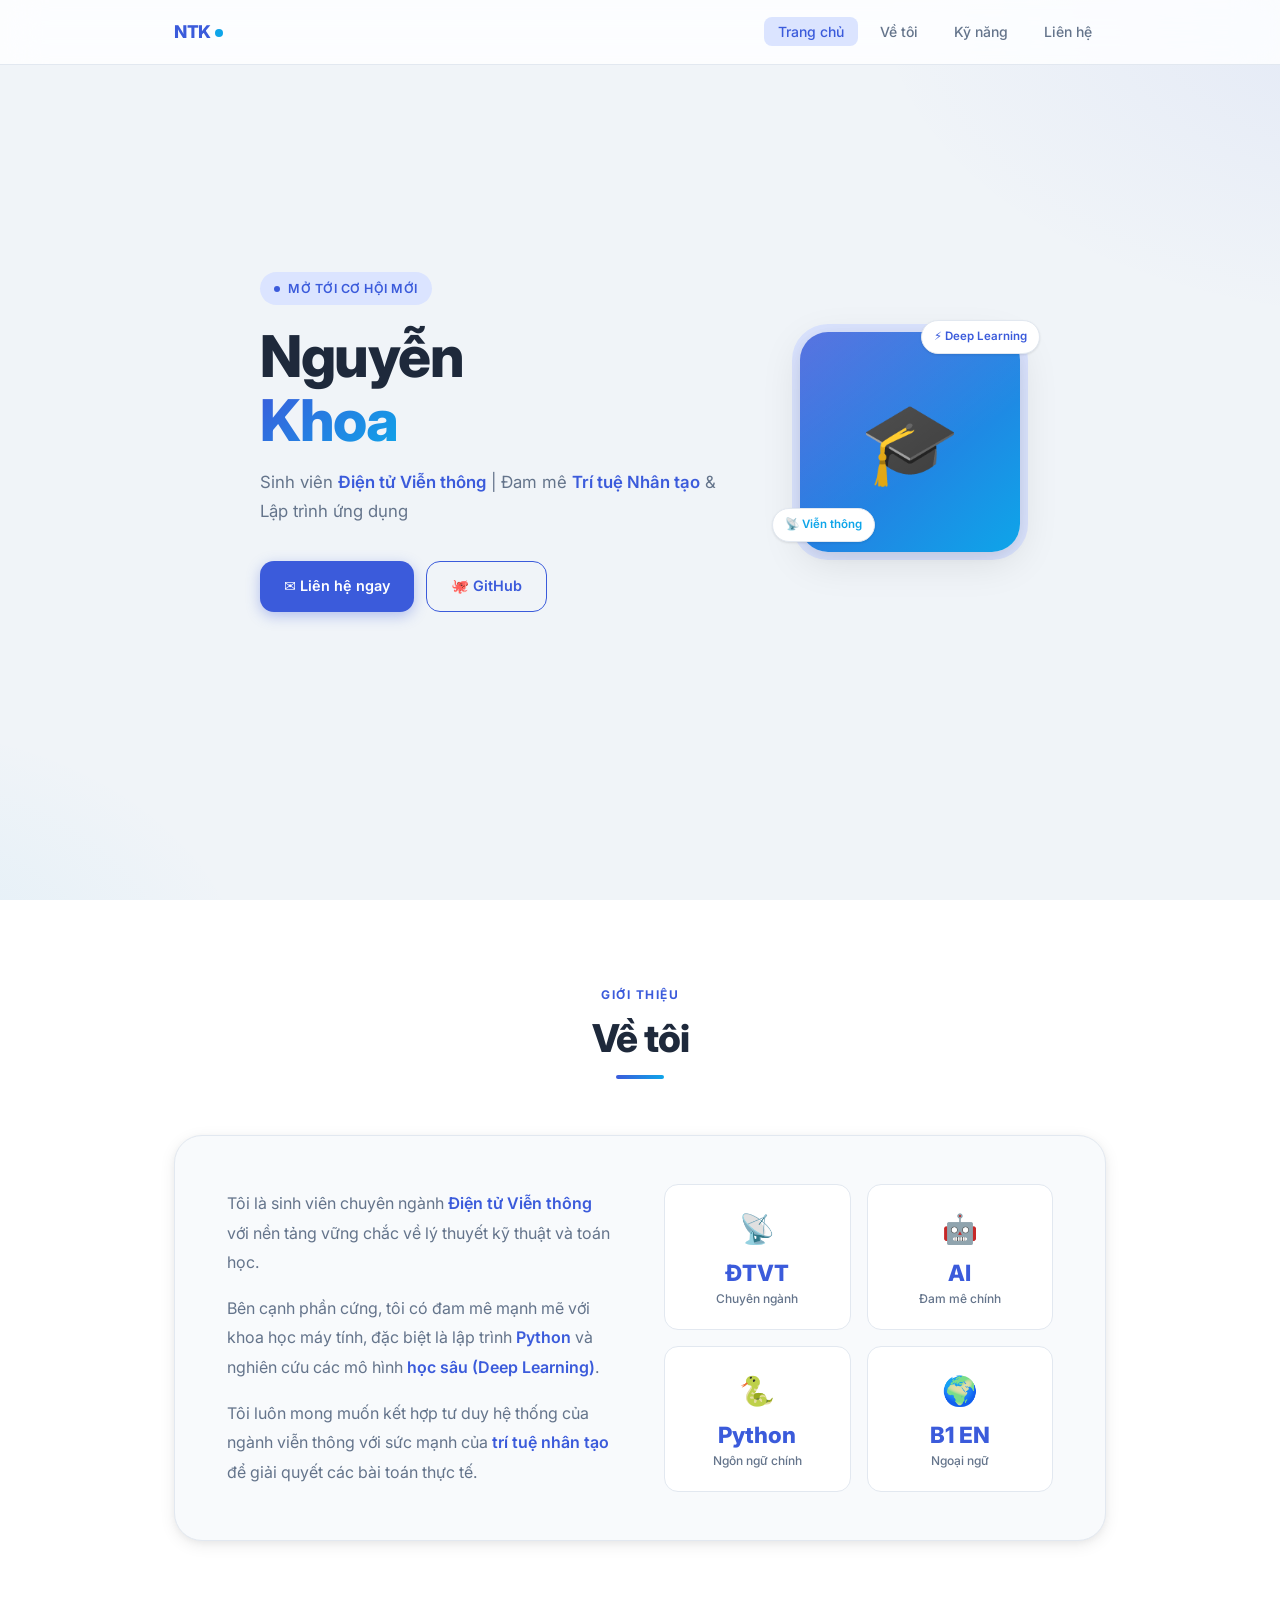
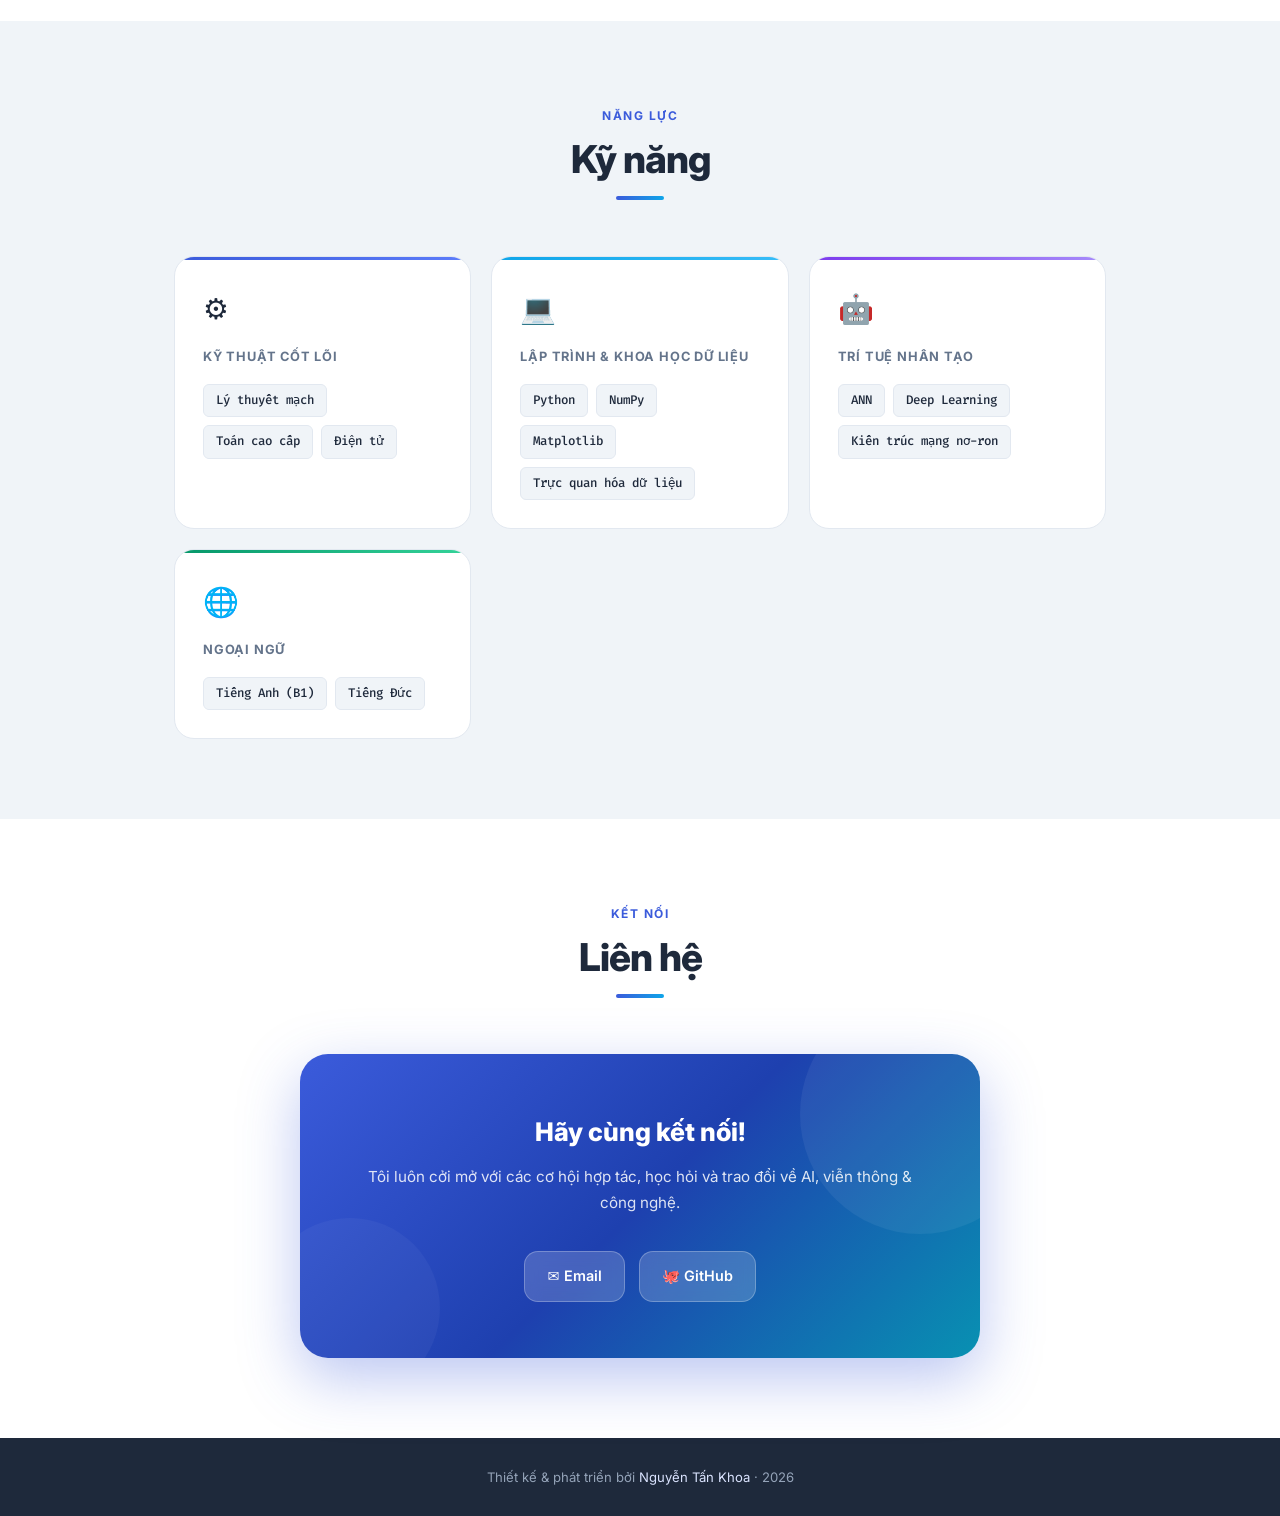
==== index1.html @ 1df429f9 "doi ten index.html" ====
﻿<!DOCTYPE html>
<html lang="vi">

<head>
  <meta charset="UTF-8" />
  <meta name="viewport" content="width=device-width, initial-scale=1.0" />
  <meta name="description"
    content="Trang giới thiệu cá nhân của Nguyễn Tấn Khoa - Sinh viên Điện tử Viễn thông đam mê Trí tuệ Nhân tạo và Deep Learning." />
  <title>Nguyễn Tấn Khoa | Portfolio</title>
  <link rel="stylesheet" href="1.css" />
</head>

<body>

  <!-- NAVIGATION -->
  <nav class="navbar" id="navbar">
    <div class="container nav-inner">
      <div class="nav-logo">NTK<span></span></div>
      <ul class="nav-links">
        <li><a href="#hero">Trang chủ</a></li>
        <li><a href="#about">Về tôi</a></li>
        <li><a href="#skills">Kỹ năng</a></li>
        <li><a href="#contact">Liên hệ</a></li>
      </ul>
    </div>
  </nav>

  <!-- HERO -->
  <section id="hero">
    <div class="container">
      <div class="hero-grid">

        <div class="hero-content">
          <div class="hero-badge">Mở tới cơ hội mới</div>
          <h1 class="hero-name">
            Nguyễn<br />
            <span class="highlight"> Khoa</span>
          </h1>
          <p class="hero-tagline">
            Sinh viên <strong>Điện tử Viễn thông</strong> | Đam mê
            <strong>Trí tuệ Nhân tạo</strong> &amp; Lập trình ứng dụng
          </p>
          <div class="hero-cta">
            <a href="#contact" class="btn btn-primary">
              ✉️ Liên hệ ngay
            </a>
            <a href="https://github.com/nguyentankhoa2006tni/nguyentankhoa2006tni.github.io.git" target="_blank"
              rel="noopener" class="btn btn-outline">
              🐙 GitHub
            </a>
          </div>
        </div>

        <!-- Avatar -->
        <div class="hero-avatar-wrap">
          <div class="hero-avatar">🎓</div>
          <div class="avatar-chip chip-1">⚡ Deep Learning</div>
          <div class="avatar-chip chip-2">📡 Viễn thông</div>
        </div>

      </div>
    </div>
  </section>

  <!-- ABOUT -->
  <section id="about">
    <div class="container">
      <div class="section-header reveal">
        <p class="section-tag">Giới thiệu</p>
        <h2 class="section-title">Về tôi</h2>
        <div class="section-line"></div>
      </div>

      <div class="about-card reveal">
        <div class="about-text">
          <p>
            Tôi là sinh viên chuyên ngành <em>Điện tử Viễn thông</em> với nền
            tảng vững chắc về lý thuyết kỹ thuật và toán học.
          </p>
          <p>
            Bên cạnh phần cứng, tôi có đam mê mạnh mẽ với khoa học máy tính,
            đặc biệt là lập trình <em>Python</em> và nghiên cứu các mô hình
            <em>học sâu (Deep Learning)</em>.
          </p>
          <p>
            Tôi luôn mong muốn kết hợp tư duy hệ thống của ngành viễn thông
            với sức mạnh của <em>trí tuệ nhân tạo</em> để giải quyết các bài
            toán thực tế.
          </p>
        </div>

        <div class="about-stats reveal-stagger">
          <div class="stat-card">
            <div class="stat-icon">📡</div>
            <div class="stat-value">ĐTVT</div>
            <div class="stat-label">Chuyên ngành</div>
          </div>
          <div class="stat-card">
            <div class="stat-icon">🤖</div>
            <div class="stat-value">AI</div>
            <div class="stat-label">Đam mê chính</div>
          </div>
          <div class="stat-card">
            <div class="stat-icon">🐍</div>
            <div class="stat-value">Python</div>
            <div class="stat-label">Ngôn ngữ chính</div>
          </div>
          <div class="stat-card">
            <div class="stat-icon">🌍</div>
            <div class="stat-value">B1 EN</div>
            <div class="stat-label">Ngoại ngữ</div>
          </div>
        </div>
      </div>
    </div>
  </section>

  <!-- SKILLS -->
  <section id="skills">
    <div class="container">
      <div class="section-header reveal">
        <p class="section-tag">Năng lực</p>
        <h2 class="section-title">Kỹ năng</h2>
        <div class="section-line"></div>
      </div>

      <div class="skills-grid reveal-stagger">

        <!-- Kỹ thuật cốt lõi -->
        <div class="skill-group" style="--group-color: linear-gradient(90deg,#3b5bdb,#5c7cfa)">
          <span class="skill-group-icon">⚙️</span>
          <p class="skill-group-title">Kỹ thuật cốt lõi</p>
          <div class="skill-tags">
            <span class="skill-tag">Lý thuyết mạch</span>
            <span class="skill-tag">Toán cao cấp</span>
            <span class="skill-tag">Điện tử</span>
          </div>
        </div>

        <!-- Lập trình & Data Science -->
        <div class="skill-group" style="--group-color: linear-gradient(90deg,#0ea5e9,#38bdf8)">
          <span class="skill-group-icon">💻</span>
          <p class="skill-group-title">Lập trình &amp; Khoa học dữ liệu</p>
          <div class="skill-tags">
            <span class="skill-tag">Python</span>
            <span class="skill-tag">NumPy</span>
            <span class="skill-tag">Matplotlib</span>
            <span class="skill-tag">Trực quan hóa dữ liệu</span>
          </div>
        </div>

        <!-- AI / Deep Learning -->
        <div class="skill-group" style="--group-color: linear-gradient(90deg,#7c3aed,#a78bfa)">
          <span class="skill-group-icon">🤖</span>
          <p class="skill-group-title">Trí tuệ nhân tạo</p>
          <div class="skill-tags">
            <span class="skill-tag">ANN</span>
            <span class="skill-tag">Deep Learning</span>
            <span class="skill-tag">Kiến trúc mạng nơ-ron</span>
          </div>
        </div>

        <!-- Ngoại ngữ -->
        <div class="skill-group" style="--group-color: linear-gradient(90deg,#059669,#34d399)">
          <span class="skill-group-icon">🌐</span>
          <p class="skill-group-title">Ngoại ngữ</p>
          <div class="skill-tags">
            <span class="skill-tag">Tiếng Anh (B1)</span>
            <span class="skill-tag">Tiếng Đức</span>
          </div>
        </div>

      </div>
    </div>
  </section>

  <!-- CONTACT -->
  <section id="contact">
    <div class="container">
      <div class="section-header reveal">
        <p class="section-tag">Kết nối</p>
        <h2 class="section-title">Liên hệ</h2>
        <div class="section-line"></div>
      </div>

      <div class="contact-wrapper reveal">
        <div class="contact-card">
          <h3>Hãy cùng kết nối!</h3>
          <p>Tôi luôn cởi mở với các cơ hội hợp tác, học hỏi và trao đổi về AI, viễn thông &amp; công nghệ.</p>
          <div class="contact-links">
            <a href="mailto:nguyentankhoa.2006tni@gmail.com" class="contact-link" id="email-link">
              ✉️ Email
            </a>
            <a href="https://github.com/nguyentankhoa2006tni/nguyentankhoa2006tni.github.io.git" target="_blank"
              rel="noopener" class="contact-link" id="github-link">
              🐙 GitHub
            </a>
          </div>
        </div>
      </div>

    </div>
  </section>

  <!-- FOOTER -->
  <footer>
    <p>Thiết kế &amp; phát triển bởi <span>Nguyễn Tấn Khoa</span> · 2026</p>
  </footer>

  <!-- JAVASCRIPT -->
  <script>
    // Navbar scroll shadow
    const navbar = document.getElementById('navbar');
    window.addEventListener('scroll', () => {
      navbar.classList.toggle('scrolled', window.scrollY > 20);
    });

    // Active nav link
    const navLinks = document.querySelectorAll('.nav-links a');
    const sections = document.querySelectorAll('section[id]');
    const observer = new IntersectionObserver(entries => {
      entries.forEach(e => {
        if (e.isIntersecting) {
          navLinks.forEach(a => {
            a.classList.toggle('active', a.getAttribute('href') === '#' + e.target.id);
          });
        }
      });
    }, { threshold: 0.4 });
    sections.forEach(s => observer.observe(s));

    // Scroll reveal
    const revealEls = document.querySelectorAll('.reveal, .reveal-stagger');
    const revealObs = new IntersectionObserver(entries => {
      entries.forEach(e => {
        if (e.isIntersecting) {
          e.target.classList.add('visible');
          revealObs.unobserve(e.target);
        }
      });
    }, { threshold: 0.15 });
    revealEls.forEach(el => revealObs.observe(el));
  </script>

</body>

</html>
---- 1.css ----
﻿/* ============================================================
   NGUYEN TAN KHOA — Personal Portfolio
   Style: Light Mode / Minimalist / Professional
   ============================================================ */

@import url('https://fonts.googleapis.com/css2?family=Inter:wght@300;400;500;600;700;800&family=Fira+Code:wght@400;500&display=swap');

/* CSS VARIABLES */
:root {
  --clr-bg:          #f0f4f8;
  --clr-surface:     #ffffff;
  --clr-surface-2:   #f8fafc;
  --clr-border:      #e2e8f0;
  --clr-primary:     #3b5bdb;
  --clr-primary-dk:  #2f4ac0;
  --clr-primary-lt:  #dbe4ff;
  --clr-accent:      #0ea5e9;
  --clr-accent-lt:   #e0f2fe;
  --clr-text:        #1e293b;
  --clr-text-muted:  #64748b;
  --clr-text-light:  #94a3b8;
  --shadow-sm:  0 1px 3px rgba(0,0,0,.06), 0 1px 2px rgba(0,0,0,.04);
  --shadow-md:  0 4px 16px rgba(0,0,0,.08), 0 2px 6px rgba(0,0,0,.04);
  --shadow-lg:  0 10px 40px rgba(0,0,0,.10), 0 4px 12px rgba(0,0,0,.05);
  --shadow-glow: 0 0 0 4px rgba(59,91,219,.15);
  --radius-sm:  8px;
  --radius-md:  14px;
  --radius-lg:  20px;
  --radius-xl:  28px;
  --transition: 0.28s cubic-bezier(.4,0,.2,1);
  --font-main:  'Inter', system-ui, sans-serif;
  --font-code:  'Fira Code', monospace;
}

/* RESET */
*, *::before, *::after { box-sizing: border-box; margin: 0; padding: 0; }
html { scroll-behavior: smooth; font-size: 16px; }
body { font-family: var(--font-main); background: var(--clr-bg); color: var(--clr-text); line-height: 1.7; -webkit-font-smoothing: antialiased; }
::selection { background: var(--clr-primary-lt); color: var(--clr-primary-dk); }
a { text-decoration: none; color: inherit; }
img { display: block; max-width: 100%; }
ul { list-style: none; }

/* SCROLLBAR */
::-webkit-scrollbar { width: 6px; }
::-webkit-scrollbar-track { background: var(--clr-bg); }
::-webkit-scrollbar-thumb { background: var(--clr-border); border-radius: 99px; }
::-webkit-scrollbar-thumb:hover { background: var(--clr-text-light); }

/* LAYOUT */
.container { max-width: 980px; margin: 0 auto; padding: 0 24px; }
section { padding: 80px 0; }

/* NAVIGATION */
.navbar {
  position: fixed; top: 0; left: 0; right: 0; z-index: 100;
  background: rgba(255,255,255,.82);
  backdrop-filter: blur(20px) saturate(180%);
  -webkit-backdrop-filter: blur(20px) saturate(180%);
  border-bottom: 1px solid var(--clr-border);
  transition: box-shadow var(--transition);
}
.navbar.scrolled { box-shadow: var(--shadow-md); }
.nav-inner { display: flex; align-items: center; justify-content: space-between; height: 64px; }
.nav-logo { font-weight: 800; font-size: 1.1rem; letter-spacing: -.5px; color: var(--clr-primary); }
.nav-logo span { display: inline-block; width: 8px; height: 8px; background: var(--clr-accent); border-radius: 50%; margin-left: 4px; vertical-align: middle; }
.nav-links { display: flex; gap: 8px; }
.nav-links a { font-size: .875rem; font-weight: 500; color: var(--clr-text-muted); padding: 6px 14px; border-radius: var(--radius-sm); transition: all var(--transition); }
.nav-links a:hover, .nav-links a.active { color: var(--clr-primary); background: var(--clr-primary-lt); }

/* HERO */
#hero {
  min-height: 100vh; display: flex; align-items: center; padding-top: 64px;
  background:
    radial-gradient(ellipse 70% 60% at 110% 0%, rgba(59,91,219,.08) 0%, transparent 60%),
    radial-gradient(ellipse 50% 50% at -10% 110%, rgba(14,165,233,.07) 0%, transparent 60%),
    var(--clr-bg);
}
.hero-grid { display: grid; grid-template-columns: 1fr auto; gap: 60px; align-items: center; }
.hero-badge {
  display: inline-flex; align-items: center; gap: 8px;
  background: var(--clr-primary-lt); color: var(--clr-primary);
  font-size: .78rem; font-weight: 600; letter-spacing: .5px; text-transform: uppercase;
  padding: 6px 14px; border-radius: 99px; margin-bottom: 20px;
}
.hero-badge::before {
  content: ''; display: block; width: 6px; height: 6px;
  background: var(--clr-primary); border-radius: 50%; animation: pulse 2s infinite;
}
@keyframes pulse { 0%,100% { opacity:1; transform:scale(1); } 50% { opacity:.5; transform:scale(1.4); } }
.hero-name { font-size: clamp(2.4rem,5vw,3.6rem); font-weight: 800; letter-spacing: -1.5px; line-height: 1.1; margin-bottom: 16px; }
.hero-name .highlight {
  background: linear-gradient(135deg, var(--clr-primary) 0%, var(--clr-accent) 100%);
  -webkit-background-clip: text; -webkit-text-fill-color: transparent; background-clip: text;
}
.hero-tagline { font-size: 1.05rem; color: var(--clr-text-muted); margin-bottom: 36px; max-width: 480px; }
.hero-tagline strong { color: var(--clr-primary); font-weight: 600; }
.hero-cta { display: flex; gap: 12px; flex-wrap: wrap; }
.btn { display: inline-flex; align-items: center; gap: 8px; padding: 12px 24px; border-radius: var(--radius-md); font-size: .9rem; font-weight: 600; transition: all var(--transition); cursor: pointer; border: none; }
.btn-primary { background: var(--clr-primary); color: #fff; box-shadow: 0 4px 14px rgba(59,91,219,.35); }
.btn-primary:hover { background: var(--clr-primary-dk); transform: translateY(-2px); box-shadow: 0 8px 20px rgba(59,91,219,.4); }
.btn-outline { background: transparent; color: var(--clr-primary); border: 1.5px solid var(--clr-primary); }
.btn-outline:hover { background: var(--clr-primary-lt); transform: translateY(-2px); }

/* AVATAR */
.hero-avatar-wrap { position: relative; flex-shrink: 0; }
.hero-avatar {
  width: 220px; height: 220px; border-radius: var(--radius-xl);
  background: linear-gradient(135deg, var(--clr-primary) 0%, var(--clr-accent) 100%);
  display: flex; align-items: center; justify-content: center; font-size: 5rem;
  box-shadow: var(--shadow-lg), 0 0 0 8px var(--clr-primary-lt); position: relative; overflow: hidden;
}
.hero-avatar::after { content: ''; position: absolute; inset: 0; background: linear-gradient(145deg,rgba(255,255,255,.15) 0%,transparent 60%); }
.avatar-chip {
  position: absolute; background: var(--clr-surface); border: 1px solid var(--clr-border);
  border-radius: 99px; padding: 6px 12px; font-size: .72rem; font-weight: 600;
  display: flex; align-items: center; gap: 6px; box-shadow: var(--shadow-sm); white-space: nowrap;
}
.avatar-chip.chip-1 { top: -12px; right: -20px; color: var(--clr-primary); animation: float1 4s ease-in-out infinite; }
.avatar-chip.chip-2 { bottom: 10px; left: -28px; color: #0ea5e9; animation: float2 5s ease-in-out infinite; }
@keyframes float1 { 0%,100% { transform:translateY(0); } 50% { transform:translateY(-8px); } }
@keyframes float2 { 0%,100% { transform:translateY(0); } 50% { transform:translateY(6px); } }

/* SECTION HEADER */
.section-header { text-align: center; margin-bottom: 56px; }
.section-tag { display: inline-block; font-size: .75rem; font-weight: 700; letter-spacing: 1.5px; text-transform: uppercase; color: var(--clr-primary); margin-bottom: 10px; }
.section-title { font-size: clamp(1.8rem,3vw,2.4rem); font-weight: 800; letter-spacing: -1px; line-height: 1.2; }
.section-line { width: 48px; height: 4px; background: linear-gradient(90deg,var(--clr-primary),var(--clr-accent)); border-radius: 99px; margin: 14px auto 0; }

/* ABOUT */
#about { background: var(--clr-surface); }
.about-card {
  background: var(--clr-surface-2); border: 1px solid var(--clr-border); border-radius: var(--radius-xl);
  padding: 48px 52px; display: grid; grid-template-columns: 1fr 1fr; gap: 48px; align-items: center; box-shadow: var(--shadow-md);
}
.about-text p { color: var(--clr-text-muted); font-size: 1rem; line-height: 1.85; margin-bottom: 16px; }
.about-text p:last-child { margin-bottom: 0; }
.about-text em { font-style: normal; color: var(--clr-primary); font-weight: 600; }
.about-stats { display: grid; grid-template-columns: 1fr 1fr; gap: 16px; }
.stat-card { background: var(--clr-surface); border: 1px solid var(--clr-border); border-radius: var(--radius-md); padding: 20px; text-align: center; transition: all var(--transition); }
.stat-card:hover { border-color: var(--clr-primary); box-shadow: var(--shadow-glow); transform: translateY(-3px); }
.stat-icon { font-size: 1.8rem; margin-bottom: 8px; }
.stat-value { font-size: 1.4rem; font-weight: 800; color: var(--clr-primary); line-height: 1; }
.stat-label { font-size: .75rem; color: var(--clr-text-muted); font-weight: 500; margin-top: 4px; }

/* SKILLS */
#skills { background: var(--clr-bg); }
.skills-grid { display: grid; grid-template-columns: repeat(auto-fill,minmax(260px,1fr)); gap: 20px; }
.skill-group {
  background: var(--clr-surface); border: 1px solid var(--clr-border); border-radius: var(--radius-lg);
  padding: 28px; transition: all var(--transition); position: relative; overflow: hidden;
}
.skill-group::before {
  content: ''; position: absolute; top: 0; left: 0; right: 0; height: 3px;
  background: var(--group-color,linear-gradient(90deg,var(--clr-primary),var(--clr-accent)));
}
.skill-group:hover { box-shadow: var(--shadow-lg); transform: translateY(-4px); border-color: transparent; }
.skill-group-icon { font-size: 1.8rem; margin-bottom: 12px; display: block; }
.skill-group-title { font-size: .8rem; font-weight: 700; letter-spacing: .8px; text-transform: uppercase; color: var(--clr-text-muted); margin-bottom: 16px; }
.skill-tags { display: flex; flex-wrap: wrap; gap: 8px; }
.skill-tag {
  font-family: var(--font-code); font-size: .78rem; font-weight: 500;
  padding: 5px 12px; border-radius: 6px; background: var(--clr-bg); color: var(--clr-text);
  border: 1px solid var(--clr-border); transition: all var(--transition);
}
.skill-group:hover .skill-tag { background: var(--clr-primary-lt); border-color: var(--clr-primary-lt); color: var(--clr-primary-dk); }

/* CONTACT */
#contact { background: var(--clr-surface); }
.contact-wrapper { max-width: 680px; margin: 0 auto; }
.contact-card {
  background: linear-gradient(135deg, var(--clr-primary) 0%, #1e40af 50%, #0891b2 100%);
  border-radius: var(--radius-xl); padding: 56px 52px; text-align: center; color: #fff;
  position: relative; overflow: hidden; box-shadow: 0 20px 60px rgba(59,91,219,.35);
}
.contact-card::before { content: ''; position: absolute; top: -60px; right: -60px; width: 240px; height: 240px; border-radius: 50%; background: rgba(255,255,255,.06); }
.contact-card::after { content: ''; position: absolute; bottom: -40px; left: -40px; width: 180px; height: 180px; border-radius: 50%; background: rgba(255,255,255,.04); }
.contact-card h3 { font-size: 1.6rem; font-weight: 800; margin-bottom: 10px; position: relative; }
.contact-card p { opacity: .85; margin-bottom: 36px; font-size: .95rem; position: relative; }
.contact-links { display: flex; justify-content: center; gap: 14px; flex-wrap: wrap; position: relative; }
.contact-link {
  display: inline-flex; align-items: center; gap: 8px;
  background: rgba(255,255,255,.18); backdrop-filter: blur(8px); color: #fff;
  padding: 12px 22px; border-radius: var(--radius-md); font-size: .9rem; font-weight: 600;
  border: 1px solid rgba(255,255,255,.25); transition: all var(--transition);
}
.contact-link:hover { background: rgba(255,255,255,.3); transform: translateY(-3px); box-shadow: 0 8px 20px rgba(0,0,0,.2); }

/* FOOTER */
footer { background: var(--clr-text); color: var(--clr-text-light); text-align: center; padding: 28px 24px; font-size: .82rem; }
footer span { color: var(--clr-primary-lt); }

/* SCROLL REVEAL */
.reveal { opacity: 0; transform: translateY(28px); transition: opacity .6s ease, transform .6s ease; }
.reveal.visible { opacity: 1; transform: translateY(0); }
.reveal-stagger > * { opacity: 0; transform: translateY(24px); transition: opacity .5s ease, transform .5s ease; }
.reveal-stagger.visible > *:nth-child(1) { opacity:1; transform:translateY(0); transition-delay:.05s; }
.reveal-stagger.visible > *:nth-child(2) { opacity:1; transform:translateY(0); transition-delay:.13s; }
.reveal-stagger.visible > *:nth-child(3) { opacity:1; transform:translateY(0); transition-delay:.21s; }
.reveal-stagger.visible > *:nth-child(4) { opacity:1; transform:translateY(0); transition-delay:.29s; }
.reveal-stagger.visible > *:nth-child(5) { opacity:1; transform:translateY(0); transition-delay:.37s; }

/* RESPONSIVE */
@media (max-width: 768px) {
  section { padding: 60px 0; }
  .hero-grid { grid-template-columns: 1fr; text-align: center; gap: 40px; }
  .hero-avatar-wrap { justify-self: center; }
  .hero-tagline { max-width: 100%; }
  .hero-cta { justify-content: center; }
  .about-card { grid-template-columns: 1fr; padding: 32px 24px; gap: 32px; }
  .contact-card { padding: 36px 24px; }
  .nav-links { display: none; }
  .hero-avatar { width: 180px; height: 180px; }
}
@media (max-width: 480px) {
  .hero-name { font-size: 2rem; }
  .about-stats { grid-template-columns: 1fr 1fr; }
}
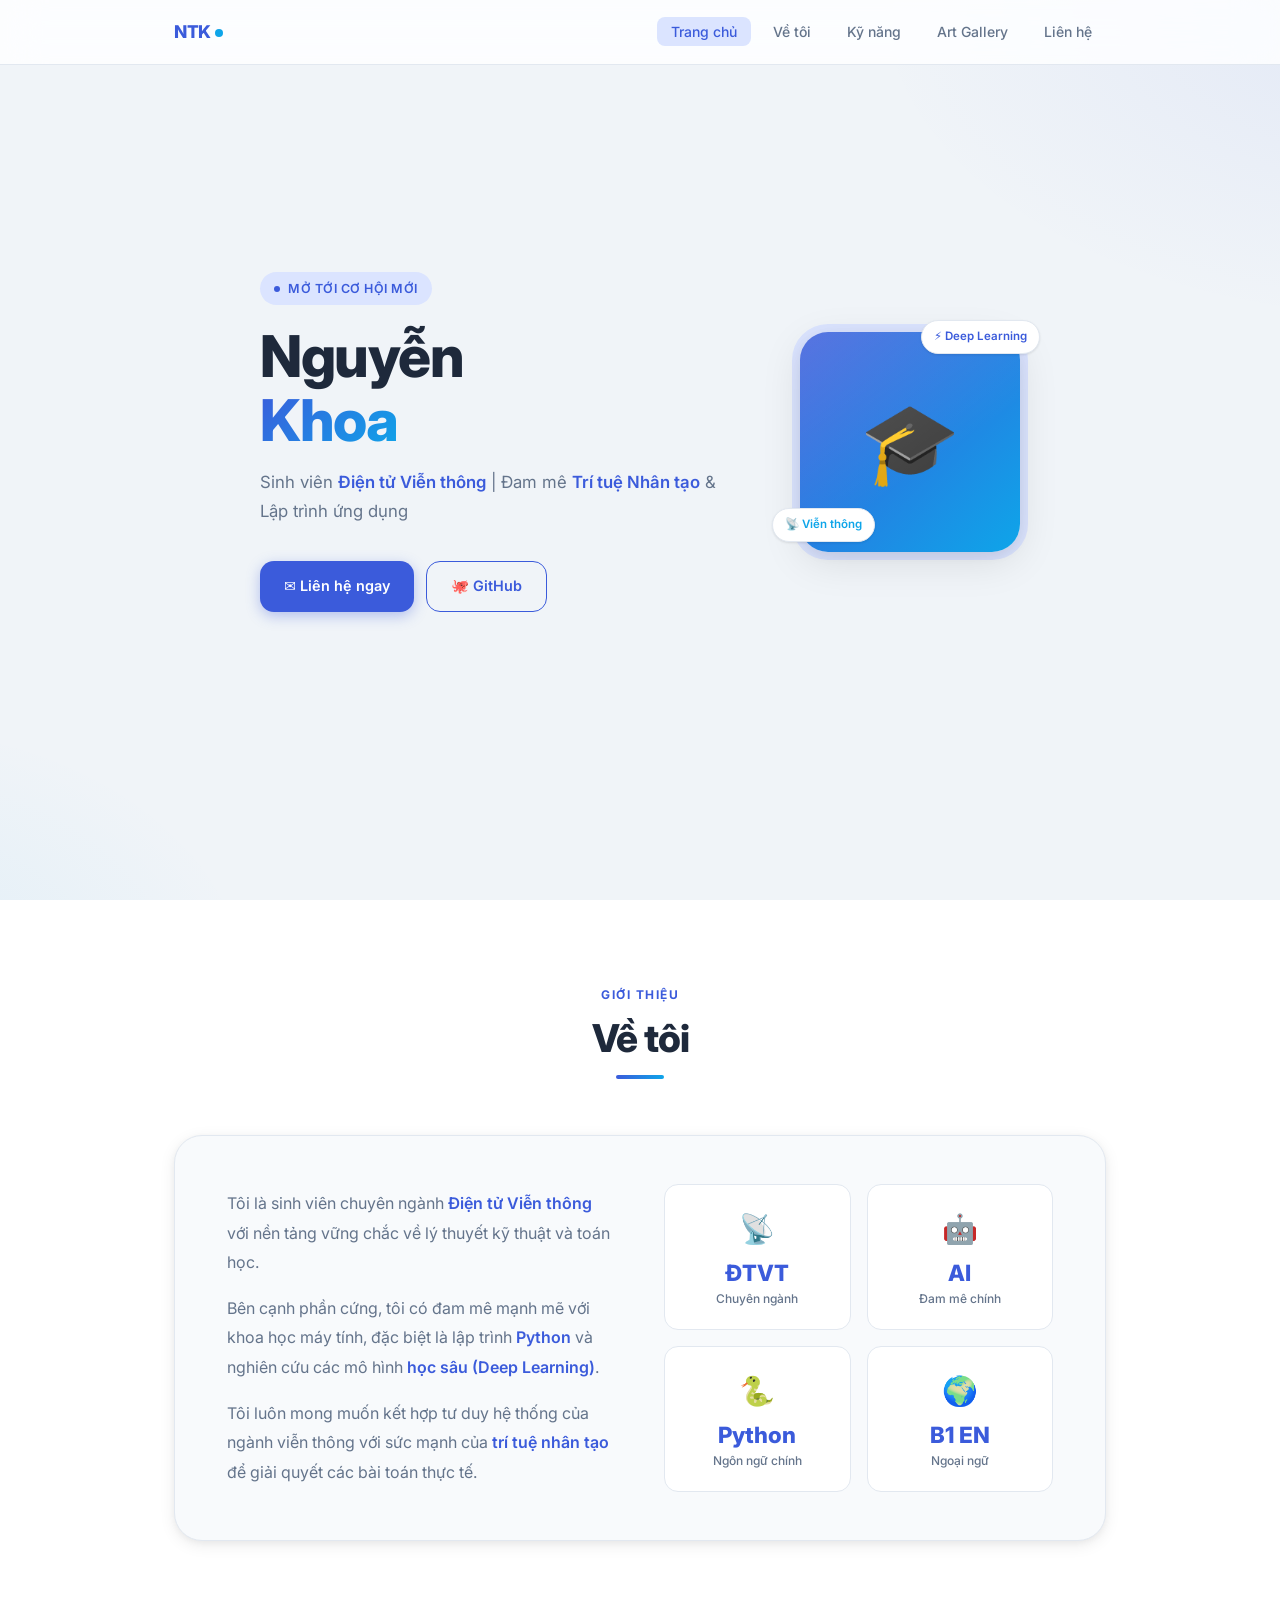
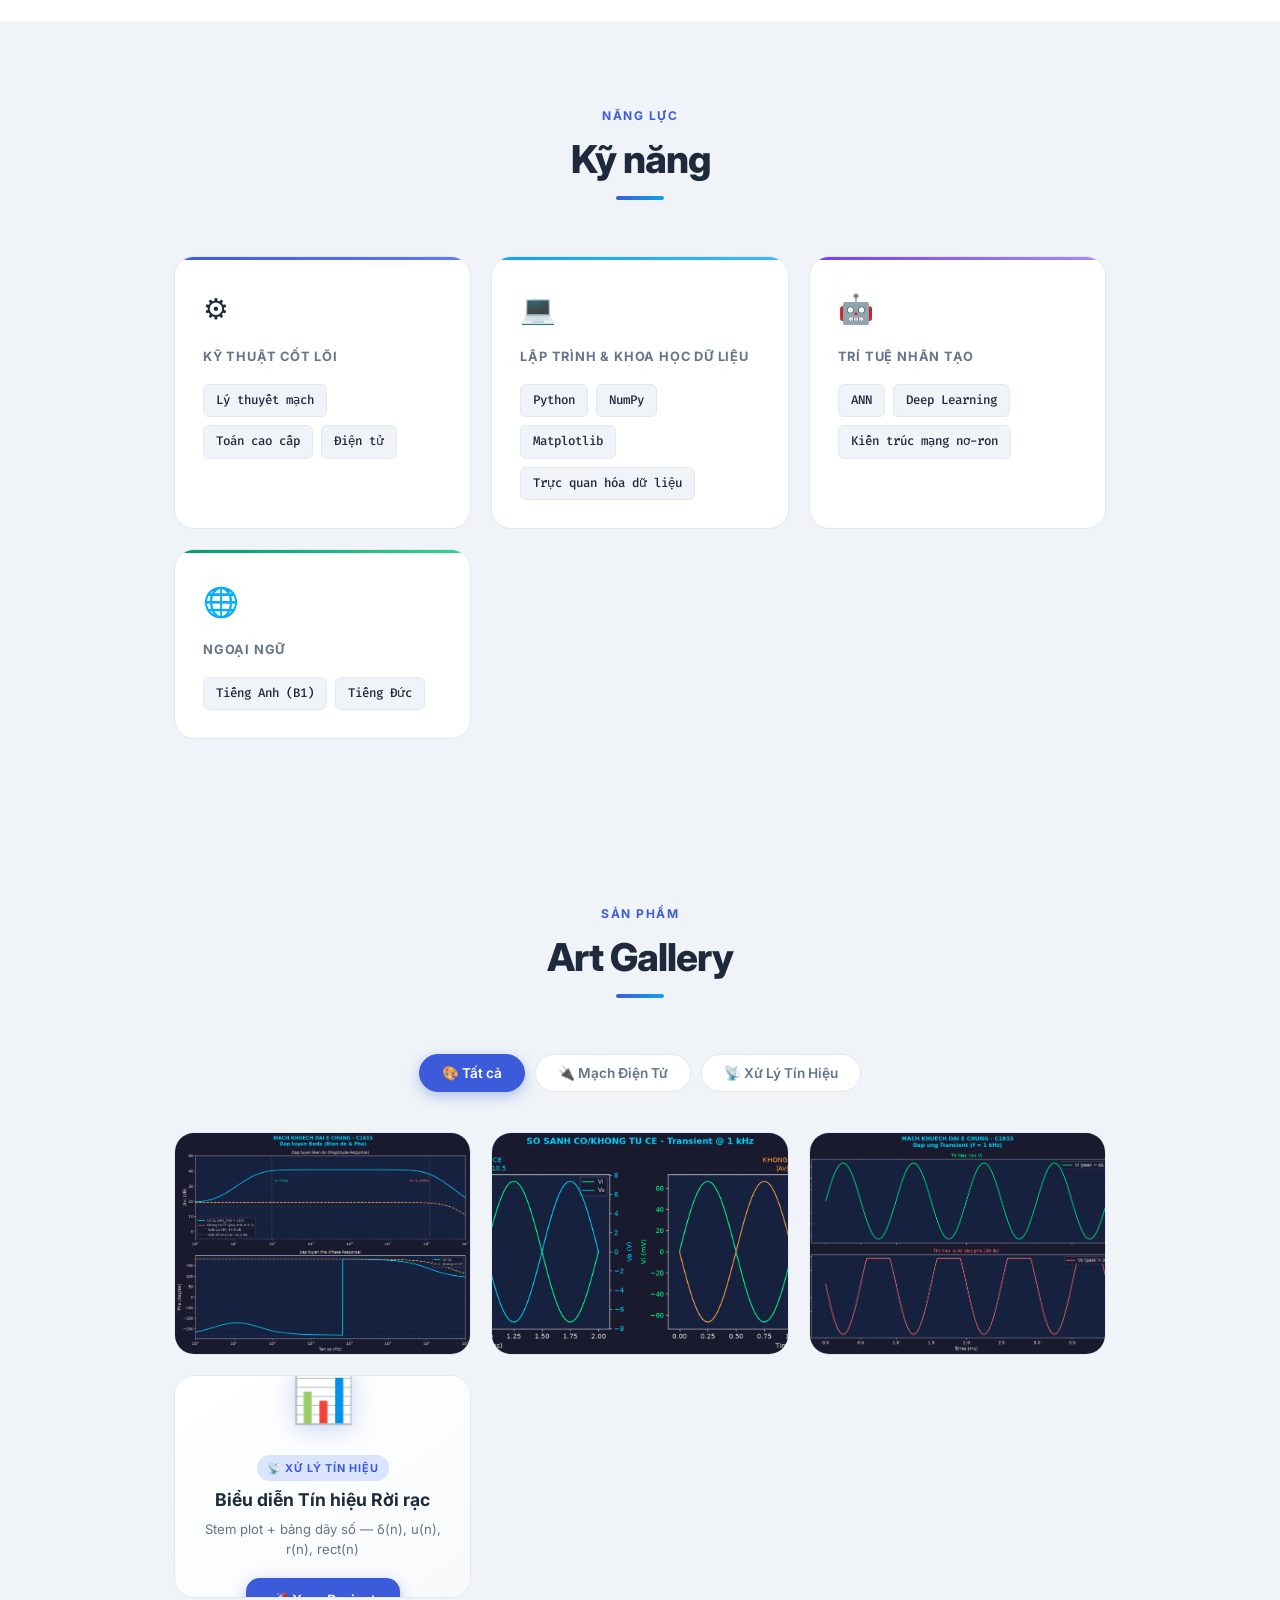
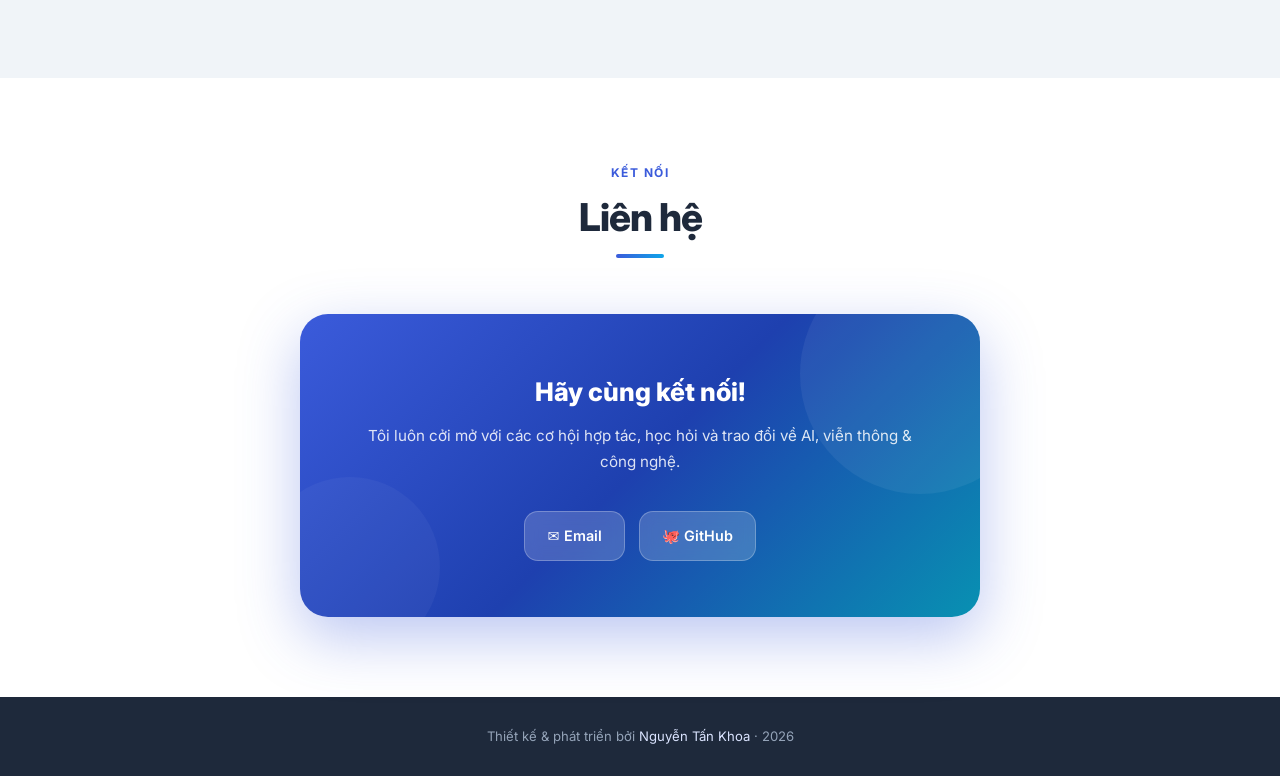
==== commit 85a87773: "thay doi 2 file" ====
--- a/index1.html
+++ b/index1.html
@@ -1,4 +1,4 @@
-﻿<!DOCTYPE html>
+<!DOCTYPE html>
 <html lang="vi">
 
 <head>
@@ -20,6 +20,7 @@
         <li><a href="#hero">Trang chủ</a></li>
         <li><a href="#about">Về tôi</a></li>
         <li><a href="#skills">Kỹ năng</a></li>
+        <li><a href="#gallery">Art Gallery</a></li>
         <li><a href="#contact">Liên hệ</a></li>
       </ul>
     </div>
@@ -174,6 +175,88 @@
     </div>
   </section>
 
+  <!-- ART GALLERY -->
+  <section id="gallery">
+    <div class="container">
+      <div class="section-header reveal">
+        <p class="section-tag">Sản phẩm</p>
+        <h2 class="section-title">Art Gallery</h2>
+        <div class="section-line"></div>
+      </div>
+
+      <!-- Filter Bar -->
+      <div class="gallery-filters reveal" id="gallery-filters">
+        <button class="filter-btn active" data-filter="all">🎨 Tất cả</button>
+        <button class="filter-btn" data-filter="circuit">🔌 Mạch Điện Tử</button>
+        <button class="filter-btn" data-filter="signal">📡 Xử Lý Tín Hiệu</button>
+      </div>
+
+      <!-- Gallery Grid -->
+      <div class="gallery-grid reveal-stagger" id="gallery-grid">
+
+        <!-- Item 1: Bode Plot -->
+        <div class="gallery-item" data-category="circuit">
+          <div class="gallery-img-wrap">
+            <img src="MACH_DIEN_TU/bode_plot.png" alt="Đáp tuyến Bode - Mạch khuếch đại E chung C1815" loading="lazy" />
+            <div class="gallery-overlay">
+              <span class="gallery-category-badge">⚙️ Mạch Điện Tử</span>
+              <h3 class="gallery-item-title">Đáp tuyến Bode</h3>
+              <p class="gallery-item-desc">Biên độ & Pha — Mạch khuếch đại E chung C1815</p>
+              <button class="gallery-view-btn" aria-label="Xem ảnh lớn">🔍 Xem lớn</button>
+            </div>
+          </div>
+        </div>
+
+        <!-- Item 2: Comparison CE -->
+        <div class="gallery-item" data-category="circuit">
+          <div class="gallery-img-wrap">
+            <img src="MACH_DIEN_TU/comparison_ce.png" alt="So sánh có/không tụ CE" loading="lazy" />
+            <div class="gallery-overlay">
+              <span class="gallery-category-badge">⚙️ Mạch Điện Tử</span>
+              <h3 class="gallery-item-title">So sánh tụ CE</h3>
+              <p class="gallery-item-desc">Transient @ 1 kHz — Có CE (|Av|=110) vs Không CE (|Av|=9.2)</p>
+              <button class="gallery-view-btn" aria-label="Xem ảnh lớn">🔍 Xem lớn</button>
+            </div>
+          </div>
+        </div>
+
+        <!-- Item 3: Transient Response -->
+        <div class="gallery-item" data-category="circuit">
+          <div class="gallery-img-wrap">
+            <img src="MACH_DIEN_TU/transient_response.png" alt="Đáp ứng Transient - Tín hiệu vào/ra" loading="lazy" />
+            <div class="gallery-overlay">
+              <span class="gallery-category-badge">⚙️ Mạch Điện Tử</span>
+              <h3 class="gallery-item-title">Đáp ứng Transient</h3>
+              <p class="gallery-item-desc">Tín hiệu vào Vi & ra Vo — Đảo pha 180°, f = 1 kHz</p>
+              <button class="gallery-view-btn" aria-label="Xem ảnh lớn">🔍 Xem lớn</button>
+            </div>
+          </div>
+        </div>
+
+        <!-- Item 4: Signal Processing (link to page) -->
+        <div class="gallery-item" data-category="signal">
+          <div class="gallery-img-wrap gallery-project-card">
+            <div class="gallery-project-icon">📊</div>
+            <div class="gallery-project-info">
+              <span class="gallery-category-badge">📡 Xử Lý Tín Hiệu</span>
+              <h3 class="gallery-item-title">Biểu diễn Tín hiệu Rời rạc</h3>
+              <p class="gallery-item-desc">Stem plot + bảng dãy số — δ(n), u(n), r(n), rect(n)</p>
+              <a href="XU_LY_TIN_HIEU/signals.html" target="_blank" rel="noopener" class="gallery-link-btn">🚀 Xem Project</a>
+            </div>
+          </div>
+        </div>
+
+      </div>
+    </div>
+  </section>
+
+  <!-- LIGHTBOX -->
+  <div class="lightbox" id="lightbox" role="dialog" aria-modal="true" aria-label="Xem ảnh lớn">
+    <button class="lightbox-close" id="lightbox-close" aria-label="Đóng">✕</button>
+    <img class="lightbox-img" id="lightbox-img" src="" alt="" />
+    <p class="lightbox-caption" id="lightbox-caption"></p>
+  </div>
+
   <!-- CONTACT -->
   <section id="contact">
     <div class="container">
@@ -226,7 +309,7 @@
           });
         }
       });
-    }, { threshold: 0.4 });
+    }, { threshold: 0.35 });
     sections.forEach(s => observer.observe(s));
 
     // Scroll reveal
@@ -240,6 +323,82 @@
       });
     }, { threshold: 0.15 });
     revealEls.forEach(el => revealObs.observe(el));
+
+    // ── GALLERY FILTER ──
+    const filterBtns = document.querySelectorAll('.filter-btn');
+    const galleryItems = document.querySelectorAll('.gallery-item');
+
+    filterBtns.forEach(btn => {
+      btn.addEventListener('click', () => {
+        // Update active button
+        filterBtns.forEach(b => b.classList.remove('active'));
+        btn.classList.add('active');
+
+        const filter = btn.dataset.filter;
+
+        galleryItems.forEach(item => {
+          const match = filter === 'all' || item.dataset.category === filter;
+          if (match) {
+            item.classList.remove('gallery-hidden');
+            item.classList.add('gallery-show');
+          } else {
+            item.classList.remove('gallery-show');
+            item.classList.add('gallery-hidden');
+          }
+        });
+      });
+    });
+
+    // ── LIGHTBOX ──
+    const lightbox = document.getElementById('lightbox');
+    const lightboxImg = document.getElementById('lightbox-img');
+    const lightboxCaption = document.getElementById('lightbox-caption');
+    const lightboxClose = document.getElementById('lightbox-close');
+
+    // Open lightbox when clicking view button on image items
+    document.querySelectorAll('.gallery-view-btn').forEach(btn => {
+      btn.addEventListener('click', (e) => {
+        e.stopPropagation();
+        const item = btn.closest('.gallery-item');
+        const img = item.querySelector('img');
+        const title = item.querySelector('.gallery-item-title');
+        if (img) {
+          lightboxImg.src = img.src;
+          lightboxImg.alt = img.alt;
+          lightboxCaption.textContent = title ? title.textContent : '';
+          lightbox.classList.add('lightbox-open');
+          document.body.style.overflow = 'hidden';
+        }
+      });
+    });
+
+    // Also open on image click
+    document.querySelectorAll('.gallery-item[data-category="circuit"] .gallery-img-wrap').forEach(wrap => {
+      wrap.addEventListener('click', () => {
+        const img = wrap.querySelector('img');
+        const title = wrap.querySelector('.gallery-item-title');
+        if (img) {
+          lightboxImg.src = img.src;
+          lightboxImg.alt = img.alt;
+          lightboxCaption.textContent = title ? title.textContent : '';
+          lightbox.classList.add('lightbox-open');
+          document.body.style.overflow = 'hidden';
+        }
+      });
+    });
+
+    // Close lightbox
+    function closeLightbox() {
+      lightbox.classList.remove('lightbox-open');
+      document.body.style.overflow = '';
+    }
+    lightboxClose.addEventListener('click', closeLightbox);
+    lightbox.addEventListener('click', (e) => {
+      if (e.target === lightbox) closeLightbox();
+    });
+    document.addEventListener('keydown', (e) => {
+      if (e.key === 'Escape' && lightbox.classList.contains('lightbox-open')) closeLightbox();
+    });
   </script>
 
 </body>
--- a/1.css
+++ b/1.css
@@ -1,4 +1,4 @@
-﻿/* ============================================================
+/* ============================================================
    NGUYEN TAN KHOA — Personal Portfolio
    Style: Light Mode / Minimalist / Professional
    ============================================================ */
@@ -165,6 +165,185 @@
 }
 .skill-group:hover .skill-tag { background: var(--clr-primary-lt); border-color: var(--clr-primary-lt); color: var(--clr-primary-dk); }
 
+/* ART GALLERY */
+#gallery { background: var(--clr-bg); }
+
+/* Filter Bar */
+.gallery-filters {
+  display: flex; justify-content: center; gap: 10px; flex-wrap: wrap;
+  margin-bottom: 40px;
+}
+.filter-btn {
+  font-family: var(--font-main); font-size: .85rem; font-weight: 600;
+  padding: 10px 22px; border-radius: 99px; border: 1.5px solid var(--clr-border);
+  background: var(--clr-surface); color: var(--clr-text-muted);
+  cursor: pointer; transition: all var(--transition);
+}
+.filter-btn:hover {
+  border-color: var(--clr-primary); color: var(--clr-primary);
+  background: var(--clr-primary-lt); box-shadow: var(--shadow-glow);
+}
+.filter-btn.active {
+  background: var(--clr-primary); color: #fff;
+  border-color: var(--clr-primary); box-shadow: 0 4px 14px rgba(59,91,219,.35);
+}
+
+/* Gallery Grid */
+.gallery-grid {
+  display: grid; grid-template-columns: repeat(auto-fill, minmax(280px, 1fr));
+  gap: 20px;
+}
+
+/* Gallery Item */
+.gallery-item {
+  border-radius: var(--radius-lg); overflow: hidden;
+  transition: all .4s cubic-bezier(.4,0,.2,1);
+}
+.gallery-item.gallery-hidden {
+  opacity: 0; transform: scale(.92); pointer-events: none;
+  position: absolute; visibility: hidden;
+}
+.gallery-item.gallery-show,
+.gallery-item:not(.gallery-hidden) {
+  opacity: 1; transform: scale(1); position: relative; visibility: visible;
+}
+
+/* Image Wrapper */
+.gallery-img-wrap {
+  position: relative; overflow: hidden; border-radius: var(--radius-lg);
+  background: var(--clr-surface); border: 1px solid var(--clr-border);
+  cursor: pointer; aspect-ratio: 4/3;
+  transition: all var(--transition);
+}
+.gallery-img-wrap:hover {
+  box-shadow: var(--shadow-lg); border-color: transparent;
+  transform: translateY(-6px);
+}
+.gallery-img-wrap img {
+  width: 100%; height: 100%; object-fit: cover;
+  transition: transform .5s cubic-bezier(.4,0,.2,1);
+}
+.gallery-img-wrap:hover img { transform: scale(1.08); }
+
+/* Hover Overlay (glassmorphism) */
+.gallery-overlay {
+  position: absolute; inset: 0;
+  background: linear-gradient(180deg, rgba(30,41,59,.15) 0%, rgba(30,41,59,.92) 70%);
+  backdrop-filter: blur(4px); -webkit-backdrop-filter: blur(4px);
+  display: flex; flex-direction: column; justify-content: flex-end;
+  padding: 24px 20px; gap: 6px;
+  opacity: 0; transition: opacity .35s ease;
+}
+.gallery-img-wrap:hover .gallery-overlay { opacity: 1; }
+
+.gallery-category-badge {
+  display: inline-flex; align-items: center; gap: 6px;
+  font-size: .68rem; font-weight: 700; letter-spacing: .8px; text-transform: uppercase;
+  color: var(--clr-accent); background: rgba(14,165,233,.15);
+  padding: 4px 10px; border-radius: 99px; width: fit-content;
+}
+.gallery-item-title {
+  font-size: 1.05rem; font-weight: 700; color: #fff;
+  margin: 0; line-height: 1.3;
+}
+.gallery-item-desc {
+  font-size: .8rem; color: rgba(255,255,255,.7); line-height: 1.5; margin: 0;
+}
+.gallery-view-btn {
+  display: inline-flex; align-items: center; gap: 6px; margin-top: 8px;
+  font-family: var(--font-main); font-size: .82rem; font-weight: 600;
+  padding: 8px 18px; border-radius: var(--radius-sm);
+  background: rgba(255,255,255,.18); backdrop-filter: blur(8px);
+  color: #fff; border: 1px solid rgba(255,255,255,.25);
+  cursor: pointer; transition: all var(--transition); width: fit-content;
+}
+.gallery-view-btn:hover {
+  background: rgba(255,255,255,.32); transform: translateY(-2px);
+  box-shadow: 0 4px 14px rgba(0,0,0,.3);
+}
+
+/* Project Card (for signal processing) */
+.gallery-project-card {
+  display: flex; flex-direction: column; align-items: center; justify-content: center;
+  padding: 36px 28px; text-align: center; cursor: default;
+  background: linear-gradient(145deg, var(--clr-surface) 0%, var(--clr-surface-2) 100%);
+}
+.gallery-project-card:hover { cursor: default; }
+.gallery-project-icon {
+  font-size: 3.2rem; margin-bottom: 16px;
+  filter: drop-shadow(0 4px 12px rgba(59,91,219,.25));
+}
+.gallery-project-info {
+  display: flex; flex-direction: column; align-items: center; gap: 8px;
+}
+.gallery-project-info .gallery-category-badge {
+  color: var(--clr-primary); background: var(--clr-primary-lt);
+}
+.gallery-project-info .gallery-item-title {
+  color: var(--clr-text); font-size: 1.1rem;
+}
+.gallery-project-info .gallery-item-desc {
+  color: var(--clr-text-muted); font-size: .82rem;
+}
+.gallery-link-btn {
+  display: inline-flex; align-items: center; gap: 8px; margin-top: 10px;
+  padding: 10px 24px; border-radius: var(--radius-md);
+  font-size: .88rem; font-weight: 600;
+  background: var(--clr-primary); color: #fff;
+  box-shadow: 0 4px 14px rgba(59,91,219,.35);
+  transition: all var(--transition); text-decoration: none;
+}
+.gallery-link-btn:hover {
+  background: var(--clr-primary-dk); transform: translateY(-3px);
+  box-shadow: 0 8px 20px rgba(59,91,219,.4);
+}
+
+/* LIGHTBOX */
+.lightbox {
+  position: fixed; inset: 0; z-index: 1000;
+  background: rgba(15,23,42,.92); backdrop-filter: blur(16px);
+  -webkit-backdrop-filter: blur(16px);
+  display: flex; flex-direction: column; align-items: center; justify-content: center;
+  gap: 16px; padding: 40px 20px;
+  opacity: 0; visibility: hidden; pointer-events: none;
+  transition: opacity .35s ease, visibility .35s ease;
+}
+.lightbox.lightbox-open {
+  opacity: 1; visibility: visible; pointer-events: auto;
+}
+.lightbox-close {
+  position: absolute; top: 20px; right: 28px;
+  font-size: 1.6rem; color: rgba(255,255,255,.7); background: rgba(255,255,255,.1);
+  border: 1px solid rgba(255,255,255,.15); border-radius: 50%;
+  width: 48px; height: 48px; cursor: pointer;
+  display: flex; align-items: center; justify-content: center;
+  transition: all var(--transition); font-family: var(--font-main);
+}
+.lightbox-close:hover {
+  background: rgba(255,255,255,.2); color: #fff;
+  transform: rotate(90deg) scale(1.1);
+}
+.lightbox-img {
+  max-width: 90vw; max-height: 78vh; border-radius: var(--radius-lg);
+  box-shadow: 0 20px 60px rgba(0,0,0,.5);
+  object-fit: contain;
+  animation: lightbox-in .4s cubic-bezier(.4,0,.2,1);
+}
+@keyframes lightbox-in {
+  from { opacity: 0; transform: scale(.88) translateY(20px); }
+  to   { opacity: 1; transform: scale(1) translateY(0); }
+}
+.lightbox-caption {
+  font-size: .95rem; font-weight: 600; color: rgba(255,255,255,.85);
+  text-align: center;
+}
+
+/* Extended Stagger (up to 8 items for gallery) */
+.reveal-stagger.visible > *:nth-child(5) { opacity:1; transform:translateY(0); transition-delay:.37s; }
+.reveal-stagger.visible > *:nth-child(6) { opacity:1; transform:translateY(0); transition-delay:.45s; }
+.reveal-stagger.visible > *:nth-child(7) { opacity:1; transform:translateY(0); transition-delay:.53s; }
+.reveal-stagger.visible > *:nth-child(8) { opacity:1; transform:translateY(0); transition-delay:.61s; }
+
 /* CONTACT */
 #contact { background: var(--clr-surface); }
 .contact-wrapper { max-width: 680px; margin: 0 auto; }
@@ -211,6 +390,12 @@
   .contact-card { padding: 36px 24px; }
   .nav-links { display: none; }
   .hero-avatar { width: 180px; height: 180px; }
+  .gallery-grid { grid-template-columns: 1fr; }
+  .gallery-filters { gap: 8px; }
+  .filter-btn { padding: 8px 16px; font-size: .8rem; }
+  .gallery-project-card { padding: 28px 20px; }
+  .lightbox-img { max-width: 95vw; max-height: 70vh; }
+  .lightbox-close { top: 12px; right: 14px; width: 40px; height: 40px; font-size: 1.3rem; }
 }
 @media (max-width: 480px) {
   .hero-name { font-size: 2rem; }
